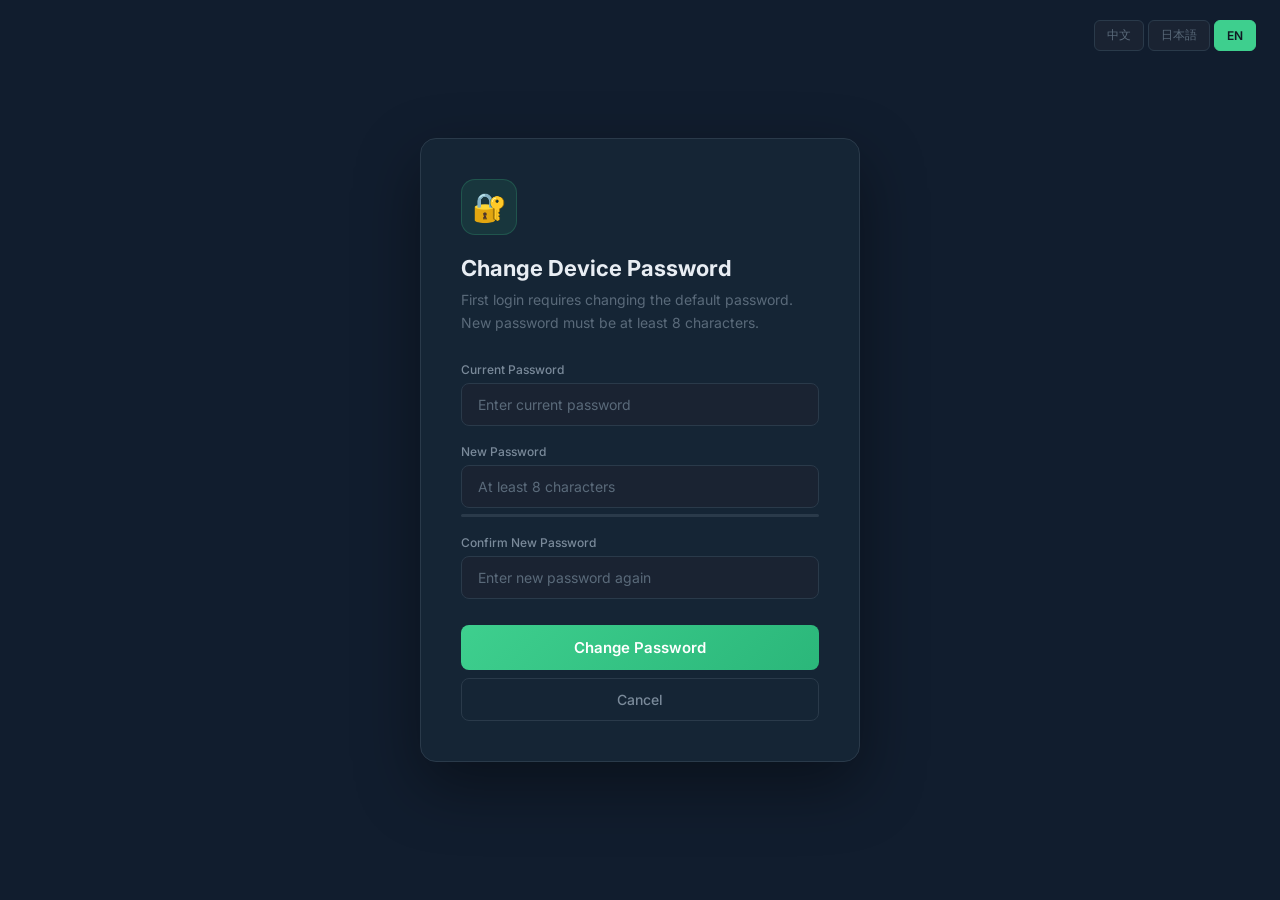
==== app/web/change-password.html @ 42af706a "Initial public release of KVMind AI-powered KVM assistant for PiKVM. Natural-language remote server " ====
<!DOCTYPE html>
<html lang="zh-CN">
<head>
<meta charset="UTF-8">
<meta name="viewport" content="width=device-width, initial-scale=1.0">
<title>KVMind — 修改密码</title>
<link rel="icon" type="image/svg+xml" href="data:image/svg+xml,%3Csvg xmlns=%27http://www.w3.org/2000/svg%27 viewBox=%270 0 32 32%27%3E%3Crect width=%2732%27 height=%2732%27 rx=%276%27 fill=%27%230f1923%27/%3E%3Cpath d=%27M18 4L8 18h6l-2 10 10-14h-6z%27 fill=%27%233ecf8e%27/%3E%3C/svg%3E">
<link href="https://fonts.googleapis.com/css2?family=Inter:wght@400;500;600;700;800&display=swap" rel="stylesheet">
<style>
*{box-sizing:border-box;margin:0;padding:0}
body{font-family:'Inter',-apple-system,BlinkMacSystemFont,'Segoe UI',sans-serif;height:100vh;overflow:hidden;background:#111d2e;display:flex;align-items:center;justify-content:center;padding:24px}

.card{width:100%;max-width:440px;background:#152535;border:1px solid #2a3a4a;border-radius:16px;padding:40px;box-shadow:0 24px 64px rgba(0,0,0,0.4)}

.card-icon{width:56px;height:56px;border-radius:14px;background:rgba(62,207,142,0.1);border:1px solid rgba(62,207,142,0.2);display:flex;align-items:center;justify-content:center;font-size:28px;margin-bottom:20px}

.card-title{font-size:22px;font-weight:700;color:#e8edf3;margin-bottom:8px}
.card-desc{font-size:14px;color:#5a6a7a;margin-bottom:28px;line-height:1.6}

/* Language switcher */
.lang-group{position:absolute;top:20px;right:24px;display:flex;gap:4px;z-index:2}
.lang-btn{padding:6px 12px;border:1px solid #2a3a4a;border-radius:6px;background:#1a2332;color:#5a6a7a;font-size:12px;cursor:pointer;transition:all .15s;font-family:inherit}
.lang-btn:hover{border-color:#3ecf8e;color:#a0f0d0}
.lang-btn.active{background:#3ecf8e;color:#0f1923;border-color:#3ecf8e;font-weight:600}

/* Error / Success */
.msg{display:none;padding:10px 14px;margin-bottom:16px;border-radius:8px;font-size:13px}
.msg.error{background:rgba(239,83,80,0.1);border:1px solid rgba(239,83,80,0.25);color:#ef5350;animation:shake .4s ease}
.msg.success{background:rgba(62,207,142,0.1);border:1px solid rgba(62,207,142,0.25);color:#3ecf8e}
.msg.show{display:block}
@keyframes shake{0%,100%{transform:translateX(0)}25%{transform:translateX(-6px)}75%{transform:translateX(6px)}}

/* Inputs */
.field{margin-bottom:18px}
.field label{display:block;font-size:12px;font-weight:500;color:#7a8a9a;margin-bottom:6px}
.field input{width:100%;padding:12px 16px;border-radius:8px;border:1px solid #2a3a4a;background:#1a2332;color:#e8edf3;font-size:14px;outline:none;transition:border-color .3s;font-family:inherit}
.field input:focus{border-color:#3ecf8e}
.field input::placeholder{color:#5a6a7a}

/* Password strength */
.pw-strength{height:3px;border-radius:2px;background:#2a3a4a;margin-top:6px;overflow:hidden}
.pw-strength-bar{height:100%;width:0;border-radius:2px;transition:width .3s,background .3s}
.pw-hint{font-size:11px;color:#5a6a7a;margin-top:4px}

/* Button */
.submit-btn{width:100%;padding:13px;border:none;border-radius:8px;background:linear-gradient(135deg,#3ecf8e,#2bb77a);color:#fff;font-size:15px;font-weight:600;cursor:pointer;transition:all .3s;font-family:inherit;margin-top:8px}
.submit-btn:hover{filter:brightness(1.1);transform:translateY(-1px);box-shadow:0 4px 16px rgba(62,207,142,0.3)}
.submit-btn:disabled{opacity:.5;cursor:not-allowed;transform:none;filter:none}
.cancel-btn{width:100%;padding:12px;border:1px solid #2a3a4a;border-radius:8px;background:transparent;color:#7a8a9a;font-size:14px;font-weight:500;cursor:pointer;transition:all .3s;font-family:inherit;margin-top:8px}
.cancel-btn:hover{border-color:#5a6a7a;color:#e8edf3;background:#1a2332}

/* Responsive */
@media(max-width:480px){
  .card{padding:28px 24px}
  .card-title{font-size:18px}
}
</style>
</head>
<body>

<div class="lang-group">
  <button class="lang-btn active" onclick="setLang('zh')">中文</button>
  <button class="lang-btn" onclick="setLang('ja')">日本語</button>
  <button class="lang-btn" onclick="setLang('en')">EN</button>
</div>

<div class="card">
  <div class="card-icon">🔐</div>
  <h2 class="card-title" data-i18n="title">修改设备密码</h2>
  <p class="card-desc" data-i18n="desc">首次登录需要修改默认密码。新密码至少8个字符。</p>

  <div id="msg" class="msg"></div>

  <div class="field">
    <label data-i18n="label_current">当前密码</label>
    <input type="password" id="input-old" data-i18n-ph="ph_current" placeholder="输入当前密码" autocomplete="current-password">
  </div>

  <div class="field">
    <label data-i18n="label_new">新密码</label>
    <input type="password" id="input-new" data-i18n-ph="ph_new" placeholder="至少8个字符" autocomplete="new-password" oninput="checkStrength()">
    <div class="pw-strength"><div class="pw-strength-bar" id="pw-bar"></div></div>
    <div class="pw-hint" id="pw-hint" data-i18n="pw_hint_none"></div>
  </div>

  <div class="field">
    <label data-i18n="label_confirm">确认新密码</label>
    <input type="password" id="input-confirm" data-i18n-ph="ph_confirm" placeholder="再次输入新密码" autocomplete="new-password"
           onkeydown="if(event.key==='Enter')doChange()">
  </div>

  <button class="submit-btn" id="btn-submit" onclick="doChange()" data-i18n="btn_change">修改密码</button>
  <button class="cancel-btn" onclick="history.back()" data-i18n="btn_cancel">取消</button>
</div>

<script>
var L={
zh:{title:"修改设备密码",desc:"首次登录需要修改默认密码。新密码至少8个字符。",label_current:"当前密码",ph_current:"输入当前密码",label_new:"新密码",ph_new:"至少8个字符",label_confirm:"确认新密码",ph_confirm:"再次输入新密码",btn_change:"修改密码",btn_changing:"修改中...",pw_hint_weak:"弱 — 建议使用更长的密码",pw_hint_medium:"中等",pw_hint_strong:"强",pw_hint_none:"",err_old:"请输入当前密码",err_new_short:"新密码至少8个字符",err_mismatch:"两次输入的密码不一致",err_same:"新密码不能与当前密码相同",err_net:"网络错误",success:"密码已修改，正在跳转...",btn_cancel:"取消"},
ja:{title:"デバイスパスワード変更",desc:"初回ログイン時はデフォルトパスワードの変更が必要です。8文字以上で設定してください。",label_current:"現在のパスワード",ph_current:"現在のパスワードを入力",label_new:"新しいパスワード",ph_new:"8文字以上",label_confirm:"新しいパスワード（確認）",ph_confirm:"もう一度入力",btn_change:"パスワード変更",btn_changing:"変更中...",pw_hint_weak:"弱い — より長いパスワードを推奨",pw_hint_medium:"普通",pw_hint_strong:"強い",pw_hint_none:"",err_old:"現在のパスワードを入力してください",err_new_short:"新しいパスワードは8文字以上",err_mismatch:"パスワードが一致しません",err_same:"新しいパスワードは現在と異なる必要があります",err_net:"ネットワークエラー",success:"パスワードが変更されました。リダイレクト中...",btn_cancel:"キャンセル"},
en:{title:"Change Device Password",desc:"First login requires changing the default password. New password must be at least 8 characters.",label_current:"Current Password",ph_current:"Enter current password",label_new:"New Password",ph_new:"At least 8 characters",label_confirm:"Confirm New Password",ph_confirm:"Enter new password again",btn_change:"Change Password",btn_changing:"Changing...",pw_hint_weak:"Weak \u2014 use a longer password",pw_hint_medium:"Medium",pw_hint_strong:"Strong",pw_hint_none:"",err_old:"Please enter current password",err_new_short:"New password must be at least 8 characters",err_mismatch:"Passwords do not match",err_same:"New password must differ from current",err_net:"Network error",success:"Password changed. Redirecting...",btn_cancel:"Cancel"}
};
var _l='zh';
function t(k){return L[_l]?.[k]||k}

function setLang(v){
  _l=v;localStorage.setItem('kvmind_lang',v);
  document.querySelectorAll('[data-i18n]').forEach(function(el){
    var k=el.getAttribute('data-i18n'),s=L[v]?.[k];
    if(s)el.textContent=s;
  });
  document.querySelectorAll('[data-i18n-ph]').forEach(function(el){
    var k=el.getAttribute('data-i18n-ph'),s=L[v]?.[k];
    if(s)el.placeholder=s;
  });
  document.querySelectorAll('.lang-btn').forEach(function(b){
    b.classList.toggle('active',b.textContent.trim()==={zh:'中文',ja:'日本語',en:'EN'}[v]);
  });
  checkStrength();
}

function showMsg(text,type){
  var el=document.getElementById('msg');
  el.textContent=text;
  el.className='msg '+type+' show';
}

function checkStrength(){
  var pw=document.getElementById('input-new').value;
  var bar=document.getElementById('pw-bar');
  var hint=document.getElementById('pw-hint');
  if(!pw){bar.style.width='0';hint.textContent='';return}
  var score=0;
  if(pw.length>=8)score++;
  if(pw.length>=12)score++;
  if(/[A-Z]/.test(pw)&&/[a-z]/.test(pw))score++;
  if(/\d/.test(pw))score++;
  if(/[^A-Za-z0-9]/.test(pw))score++;

  if(score<=2){
    bar.style.width='33%';bar.style.background='#ef5350';
    hint.textContent=t('pw_hint_weak');hint.style.color='#ef5350';
  }else if(score<=3){
    bar.style.width='66%';bar.style.background='#d29922';
    hint.textContent=t('pw_hint_medium');hint.style.color='#d29922';
  }else{
    bar.style.width='100%';bar.style.background='#3ecf8e';
    hint.textContent=t('pw_hint_strong');hint.style.color='#3ecf8e';
  }
}

async function doChange(){
  document.getElementById('msg').className='msg';
  var oldPw=document.getElementById('input-old').value;
  var newPw=document.getElementById('input-new').value;
  var confirm=document.getElementById('input-confirm').value;

  if(!oldPw){showMsg(t('err_old'),'error');return}
  if(newPw.length<8){showMsg(t('err_new_short'),'error');return}
  if(newPw!==confirm){showMsg(t('err_mismatch'),'error');return}
  if(newPw===oldPw){showMsg(t('err_same'),'error');return}

  var btn=document.getElementById('btn-submit');
  btn.disabled=true;
  btn.textContent=t('btn_changing');

  try{
    var r=await fetch('/kdkvm/api/auth/change-password',{
      method:'POST',
      headers:{'Content-Type':'application/json'},
      body:JSON.stringify({old_password:oldPw,new_password:newPw})
    });
    var d=await r.json();
    if(r.ok&&d.status==='ok'){
      showMsg(t('success'),'success');
      setTimeout(function(){window.location.href='/'},1500);
    }else{
      console.error('Change password error:', d.error);
      showMsg(t('err_net'),'error');
      btn.disabled=false;
      btn.textContent=t('btn_change');
    }
  }catch(e){
    showMsg(t('err_net'),'error');
    btn.disabled=false;
    btn.textContent=t('btn_change');
  }
}

window.addEventListener('DOMContentLoaded',function(){
  var saved=localStorage.getItem('kvmind_lang');
  var nav=(navigator.language||'').toLowerCase();
  setLang(saved||(nav.startsWith('zh')?'zh':nav.startsWith('ja')?'ja':'en'));
});
</script>
</body>
</html>
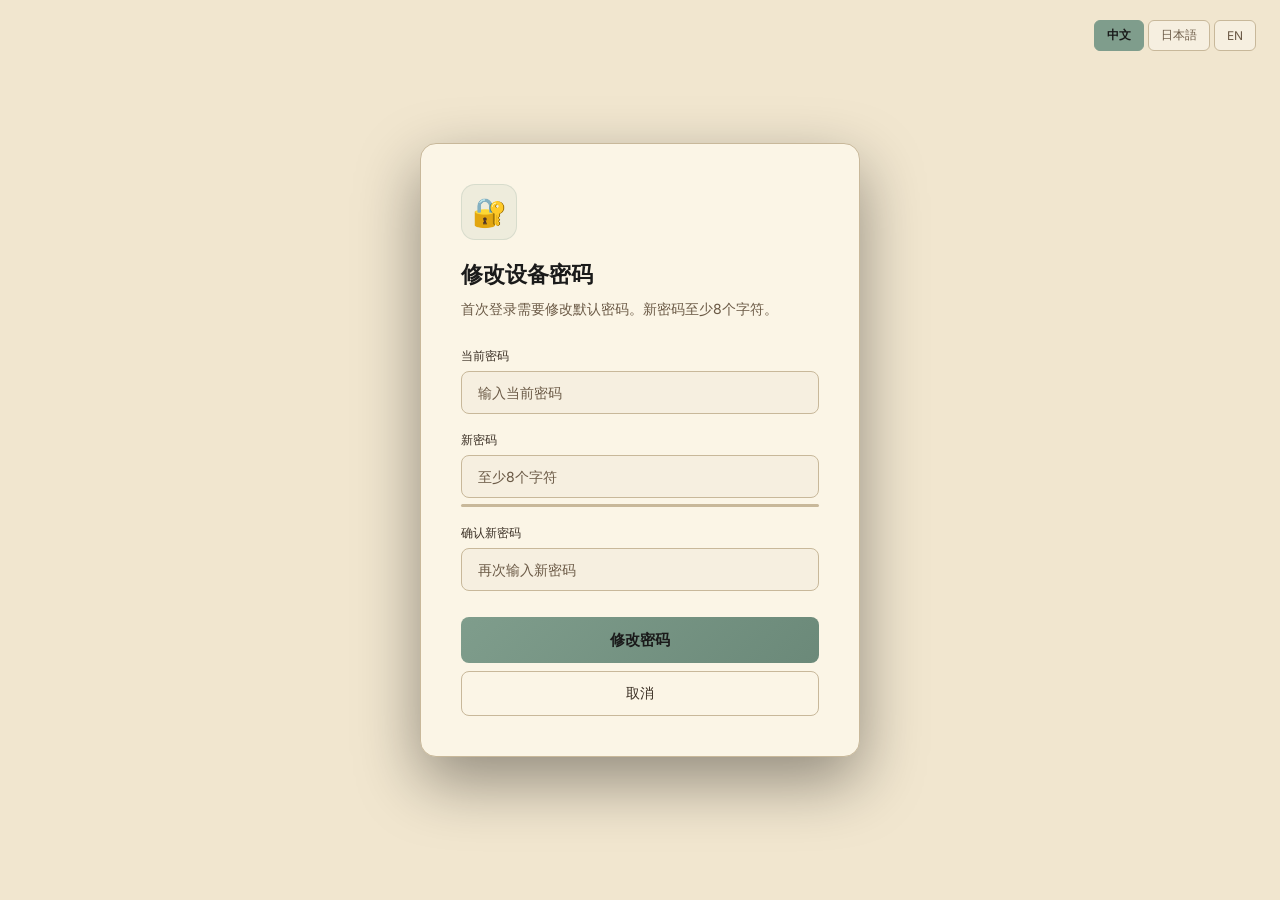
==== commit eb4f0adf: "sync kdkvm v0.5.61 (Hanami) from monorepo — 2026-05-09 New files: - app/keys/: public trust roots (h" ====
--- a/app/web/change-password.html
+++ b/app/web/change-password.html
@@ -4,50 +4,50 @@
 <meta charset="UTF-8">
 <meta name="viewport" content="width=device-width, initial-scale=1.0">
 <title>KVMind — 修改密码</title>
-<link rel="icon" type="image/svg+xml" href="data:image/svg+xml,%3Csvg xmlns=%27http://www.w3.org/2000/svg%27 viewBox=%270 0 32 32%27%3E%3Crect width=%2732%27 height=%2732%27 rx=%276%27 fill=%27%230f1923%27/%3E%3Cpath d=%27M18 4L8 18h6l-2 10 10-14h-6z%27 fill=%27%233ecf8e%27/%3E%3C/svg%3E">
+<link rel="icon" type="image/svg+xml" href="data:image/svg+xml,%3Csvg xmlns=%27http://www.w3.org/2000/svg%27 viewBox=%270 0 64 64%27%3E%3Crect x=%272%27 y=%272%27 width=%2760%27 height=%2760%27 rx=%272.5%27 ry=%272.5%27 fill=%27%237f9d8c%27/%3E%3Cg fill=%27%23f1e9d8%27%3E%3Crect x=%2714%27 y=%2720%27 width=%2736%27 height=%2724%27 fill=%27none%27 stroke=%27%23f1e9d8%27 stroke-width=%273%27/%3E%3Crect x=%2744%27 y=%2728%27 width=%2710%27 height=%278%27 fill=%27%237f9d8c%27/%3E%3Crect x=%2748%27 y=%2728%27 width=%276%27 height=%278%27/%3E%3Crect x=%2750%27 y=%2730%27 width=%272%27 height=%274%27 fill=%27%237f9d8c%27/%3E%3Crect x=%276%27 y=%2730%27 width=%2734%27 height=%274%27/%3E%3Crect x=%2726%27 y=%2750%27 width=%2712%27 height=%274%27/%3E%3C/g%3E%3C/svg%3E">
 <link href="https://fonts.googleapis.com/css2?family=Inter:wght@400;500;600;700;800&display=swap" rel="stylesheet">
 <style>
 *{box-sizing:border-box;margin:0;padding:0}
-body{font-family:'Inter',-apple-system,BlinkMacSystemFont,'Segoe UI',sans-serif;height:100vh;overflow:hidden;background:#111d2e;display:flex;align-items:center;justify-content:center;padding:24px}
+body{font-family:'Inter',-apple-system,BlinkMacSystemFont,'Segoe UI',sans-serif;height:100vh;overflow:hidden;background:#f1e6cf;display:flex;align-items:center;justify-content:center;padding:24px}
 
-.card{width:100%;max-width:440px;background:#152535;border:1px solid #2a3a4a;border-radius:16px;padding:40px;box-shadow:0 24px 64px rgba(0,0,0,0.4)}
+.card{width:100%;max-width:440px;background:#fbf5e6;border:1px solid #c8b89a;border-radius:16px;padding:40px;box-shadow:0 24px 64px rgba(0,0,0,0.4)}
 
-.card-icon{width:56px;height:56px;border-radius:14px;background:rgba(62,207,142,0.1);border:1px solid rgba(62,207,142,0.2);display:flex;align-items:center;justify-content:center;font-size:28px;margin-bottom:20px}
+.card-icon{width:56px;height:56px;border-radius:14px;background:rgba(127,157,140,0.1);border:1px solid rgba(127,157,140,0.2);display:flex;align-items:center;justify-content:center;font-size:28px;margin-bottom:20px}
 
-.card-title{font-size:22px;font-weight:700;color:#e8edf3;margin-bottom:8px}
-.card-desc{font-size:14px;color:#5a6a7a;margin-bottom:28px;line-height:1.6}
+.card-title{font-size:22px;font-weight:700;color:#1a1a1a;margin-bottom:8px}
+.card-desc{font-size:14px;color:#6b5a46;margin-bottom:28px;line-height:1.6}
 
 /* Language switcher */
 .lang-group{position:absolute;top:20px;right:24px;display:flex;gap:4px;z-index:2}
-.lang-btn{padding:6px 12px;border:1px solid #2a3a4a;border-radius:6px;background:#1a2332;color:#5a6a7a;font-size:12px;cursor:pointer;transition:all .15s;font-family:inherit}
-.lang-btn:hover{border-color:#3ecf8e;color:#a0f0d0}
-.lang-btn.active{background:#3ecf8e;color:#0f1923;border-color:#3ecf8e;font-weight:600}
+.lang-btn{padding:6px 12px;border:1px solid #c8b89a;border-radius:6px;background:#f6efe0;color:#6b5a46;font-size:12px;cursor:pointer;transition:all .15s;font-family:inherit}
+.lang-btn:hover{border-color:#7f9d8c;color:#6b8979}
+.lang-btn.active{background:#7f9d8c;color:#1a1a1a;border-color:#7f9d8c;font-weight:600}
 
 /* Error / Success */
 .msg{display:none;padding:10px 14px;margin-bottom:16px;border-radius:8px;font-size:13px}
-.msg.error{background:rgba(239,83,80,0.1);border:1px solid rgba(239,83,80,0.25);color:#ef5350;animation:shake .4s ease}
-.msg.success{background:rgba(62,207,142,0.1);border:1px solid rgba(62,207,142,0.25);color:#3ecf8e}
+.msg.error{background:rgba(178,58,42,0.1);border:1px solid rgba(178,58,42,0.25);color:#b23a2a;animation:shake .4s ease}
+.msg.success{background:rgba(127,157,140,0.12);border:1px solid rgba(127,157,140,0.35);color:#5c7768}
 .msg.show{display:block}
 @keyframes shake{0%,100%{transform:translateX(0)}25%{transform:translateX(-6px)}75%{transform:translateX(6px)}}
 
 /* Inputs */
 .field{margin-bottom:18px}
-.field label{display:block;font-size:12px;font-weight:500;color:#7a8a9a;margin-bottom:6px}
-.field input{width:100%;padding:12px 16px;border-radius:8px;border:1px solid #2a3a4a;background:#1a2332;color:#e8edf3;font-size:14px;outline:none;transition:border-color .3s;font-family:inherit}
-.field input:focus{border-color:#3ecf8e}
-.field input::placeholder{color:#5a6a7a}
+.field label{display:block;font-size:12px;font-weight:500;color:#3a2f24;margin-bottom:6px}
+.field input{width:100%;padding:12px 16px;border-radius:8px;border:1px solid #c8b89a;background:#f6efe0;color:#1a1a1a;font-size:14px;outline:none;transition:border-color .3s;font-family:inherit}
+.field input:focus{border-color:#7f9d8c}
+.field input::placeholder{color:#6b5a46}
 
 /* Password strength */
-.pw-strength{height:3px;border-radius:2px;background:#2a3a4a;margin-top:6px;overflow:hidden}
+.pw-strength{height:3px;border-radius:2px;background:#c8b89a;margin-top:6px;overflow:hidden}
 .pw-strength-bar{height:100%;width:0;border-radius:2px;transition:width .3s,background .3s}
-.pw-hint{font-size:11px;color:#5a6a7a;margin-top:4px}
+.pw-hint{font-size:11px;color:#6b5a46;margin-top:4px}
 
 /* Button */
-.submit-btn{width:100%;padding:13px;border:none;border-radius:8px;background:linear-gradient(135deg,#3ecf8e,#2bb77a);color:#fff;font-size:15px;font-weight:600;cursor:pointer;transition:all .3s;font-family:inherit;margin-top:8px}
-.submit-btn:hover{filter:brightness(1.1);transform:translateY(-1px);box-shadow:0 4px 16px rgba(62,207,142,0.3)}
+.submit-btn{width:100%;padding:13px;border:none;border-radius:8px;background:linear-gradient(135deg,#7f9d8c,#6b8979);color:#1a1a1a;font-size:15px;font-weight:600;cursor:pointer;transition:all .3s;font-family:inherit;margin-top:8px}
+.submit-btn:hover{filter:brightness(1.1);transform:translateY(-1px);box-shadow:0 4px 16px rgba(127,157,140,0.3)}
 .submit-btn:disabled{opacity:.5;cursor:not-allowed;transform:none;filter:none}
-.cancel-btn{width:100%;padding:12px;border:1px solid #2a3a4a;border-radius:8px;background:transparent;color:#7a8a9a;font-size:14px;font-weight:500;cursor:pointer;transition:all .3s;font-family:inherit;margin-top:8px}
-.cancel-btn:hover{border-color:#5a6a7a;color:#e8edf3;background:#1a2332}
+.cancel-btn{width:100%;padding:12px;border:1px solid #c8b89a;border-radius:8px;background:transparent;color:#3a2f24;font-size:14px;font-weight:500;cursor:pointer;transition:all .3s;font-family:inherit;margin-top:8px}
+.cancel-btn:hover{border-color:#6b5a46;color:#1a1a1a;background:#f6efe0}
 
 /* Responsive */
 @media(max-width:480px){
@@ -72,19 +72,19 @@
   <div id="msg" class="msg"></div>
 
   <div class="field">
-    <label data-i18n="label_current">当前密码</label>
+    <label for="input-old" data-i18n="label_current">当前密码</label>
     <input type="password" id="input-old" data-i18n-ph="ph_current" placeholder="输入当前密码" autocomplete="current-password">
   </div>
 
   <div class="field">
-    <label data-i18n="label_new">新密码</label>
+    <label for="input-new" data-i18n="label_new">新密码</label>
     <input type="password" id="input-new" data-i18n-ph="ph_new" placeholder="至少8个字符" autocomplete="new-password" oninput="checkStrength()">
     <div class="pw-strength"><div class="pw-strength-bar" id="pw-bar"></div></div>
     <div class="pw-hint" id="pw-hint" data-i18n="pw_hint_none"></div>
   </div>
 
   <div class="field">
-    <label data-i18n="label_confirm">确认新密码</label>
+    <label for="input-confirm" data-i18n="label_confirm">确认新密码</label>
     <input type="password" id="input-confirm" data-i18n-ph="ph_confirm" placeholder="再次输入新密码" autocomplete="new-password"
            onkeydown="if(event.key==='Enter')doChange()">
   </div>
@@ -93,30 +93,13 @@
   <button class="cancel-btn" onclick="history.back()" data-i18n="btn_cancel">取消</button>
 </div>
 
+<script src="/kdkvm/kvmind-i18n.js?v=202604230230"></script>
 <script>
-var L={
-zh:{title:"修改设备密码",desc:"首次登录需要修改默认密码。新密码至少8个字符。",label_current:"当前密码",ph_current:"输入当前密码",label_new:"新密码",ph_new:"至少8个字符",label_confirm:"确认新密码",ph_confirm:"再次输入新密码",btn_change:"修改密码",btn_changing:"修改中...",pw_hint_weak:"弱 — 建议使用更长的密码",pw_hint_medium:"中等",pw_hint_strong:"强",pw_hint_none:"",err_old:"请输入当前密码",err_new_short:"新密码至少8个字符",err_mismatch:"两次输入的密码不一致",err_same:"新密码不能与当前密码相同",err_net:"网络错误",success:"密码已修改，正在跳转...",btn_cancel:"取消"},
-ja:{title:"デバイスパスワード変更",desc:"初回ログイン時はデフォルトパスワードの変更が必要です。8文字以上で設定してください。",label_current:"現在のパスワード",ph_current:"現在のパスワードを入力",label_new:"新しいパスワード",ph_new:"8文字以上",label_confirm:"新しいパスワード（確認）",ph_confirm:"もう一度入力",btn_change:"パスワード変更",btn_changing:"変更中...",pw_hint_weak:"弱い — より長いパスワードを推奨",pw_hint_medium:"普通",pw_hint_strong:"強い",pw_hint_none:"",err_old:"現在のパスワードを入力してください",err_new_short:"新しいパスワードは8文字以上",err_mismatch:"パスワードが一致しません",err_same:"新しいパスワードは現在と異なる必要があります",err_net:"ネットワークエラー",success:"パスワードが変更されました。リダイレクト中...",btn_cancel:"キャンセル"},
-en:{title:"Change Device Password",desc:"First login requires changing the default password. New password must be at least 8 characters.",label_current:"Current Password",ph_current:"Enter current password",label_new:"New Password",ph_new:"At least 8 characters",label_confirm:"Confirm New Password",ph_confirm:"Enter new password again",btn_change:"Change Password",btn_changing:"Changing...",pw_hint_weak:"Weak \u2014 use a longer password",pw_hint_medium:"Medium",pw_hint_strong:"Strong",pw_hint_none:"",err_old:"Please enter current password",err_new_short:"New password must be at least 8 characters",err_mismatch:"Passwords do not match",err_same:"New password must differ from current",err_net:"Network error",success:"Password changed. Redirecting...",btn_cancel:"Cancel"}
-};
-var _l='zh';
-function t(k){return L[_l]?.[k]||k}
-
-function setLang(v){
-  _l=v;localStorage.setItem('kvmind_lang',v);
-  document.querySelectorAll('[data-i18n]').forEach(function(el){
-    var k=el.getAttribute('data-i18n'),s=L[v]?.[k];
-    if(s)el.textContent=s;
-  });
-  document.querySelectorAll('[data-i18n-ph]').forEach(function(el){
-    var k=el.getAttribute('data-i18n-ph'),s=L[v]?.[k];
-    if(s)el.placeholder=s;
-  });
-  document.querySelectorAll('.lang-btn').forEach(function(b){
-    b.classList.toggle('active',b.textContent.trim()==={zh:'中文',ja:'日本語',en:'EN'}[v]);
-  });
-  checkStrength();
-}
+// ── i18n（字典来自 /kdkvm/kvmind-i18n.js，change_password 命名空间）────
+KVMindI18n.init('change_password');
+var t = function (k, vars) { return KVMindI18n.t(k, vars); };
+var setLang = function (v) { KVMindI18n.setLang(v); };
+KVMindI18n.onLangChange(function () { checkStrength(); });
 
 function showMsg(text,type){
   var el=document.getElementById('msg');
@@ -137,14 +120,14 @@
   if(/[^A-Za-z0-9]/.test(pw))score++;
 
   if(score<=2){
-    bar.style.width='33%';bar.style.background='#ef5350';
-    hint.textContent=t('pw_hint_weak');hint.style.color='#ef5350';
+    bar.style.width='33%';bar.style.background='#b23a2a';
+    hint.textContent=t('pw_hint_weak');hint.style.color='#b23a2a';
   }else if(score<=3){
     bar.style.width='66%';bar.style.background='#d29922';
     hint.textContent=t('pw_hint_medium');hint.style.color='#d29922';
   }else{
-    bar.style.width='100%';bar.style.background='#3ecf8e';
-    hint.textContent=t('pw_hint_strong');hint.style.color='#3ecf8e';
+    bar.style.width='100%';bar.style.background='#7f9d8c';
+    hint.textContent=t('pw_hint_strong');hint.style.color='#7f9d8c';
   }
 }
 
@@ -186,11 +169,7 @@
   }
 }
 
-window.addEventListener('DOMContentLoaded',function(){
-  var saved=localStorage.getItem('kvmind_lang');
-  var nav=(navigator.language||'').toLowerCase();
-  setLang(saved||(nav.startsWith('zh')?'zh':nav.startsWith('ja')?'ja':'en'));
-});
+// Language init handled by KVMindI18n.init('change_password') above.
 </script>
 </body>
 </html>
